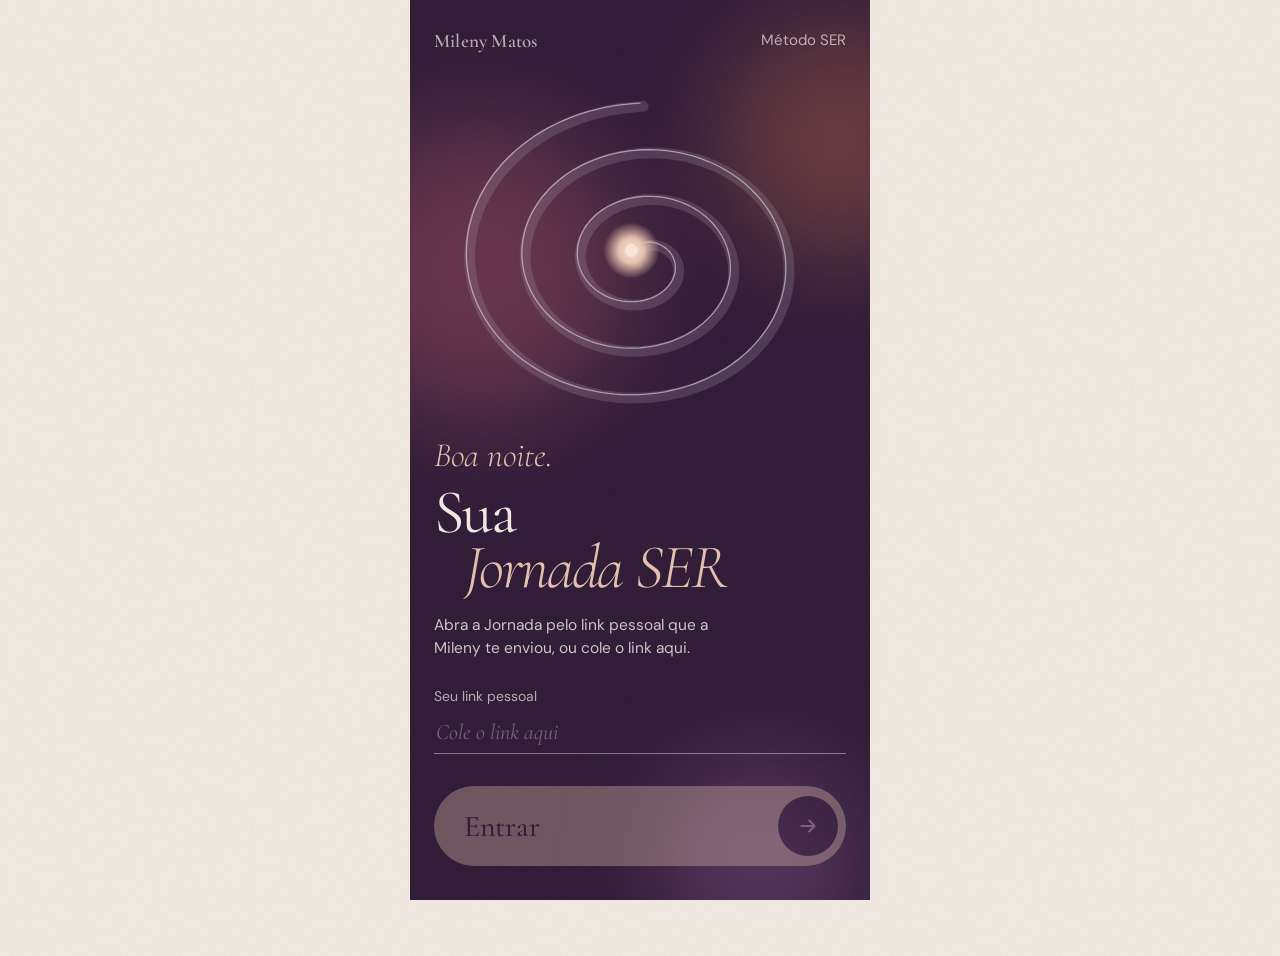
==== index.html @ dbb4938b "Jornada SER v4: app da cliente, termo 2026-11-v1, tela da Mileny" ====
<!doctype html>
<html lang="pt-BR">
<head>
<meta charset="utf-8">
<meta name="viewport" content="width=device-width, initial-scale=1, viewport-fit=cover">
<meta name="robots" content="noindex">
<title>Jornada SER · Mileny Matos</title>
<meta name="description" content="Ferramentas do Método SER para o seu dia, em menos de dois minutos.">
<meta name="theme-color" content="#2F1B36">
<link rel="preconnect" href="https://fonts.googleapis.com"><link rel="preconnect" href="https://fonts.gstatic.com" crossorigin>
<link href="https://fonts.googleapis.com/css2?family=Cormorant+Garamond:ital,wght@0,300;0,400;0,500;0,600;0,700;1,300;1,400;1,500&family=DM+Sans:opsz,wght@9..40,400;9..40,500;9..40,600&display=swap" rel="stylesheet">
<link rel="stylesheet" href="assets/base.css">
<style>
body{padding-top:0}
.hero{margin:0 calc(-1*var(--m));padding:max(18px,env(safe-area-inset-top)) var(--m) 34px;background:var(--violeta);color:var(--creme);
  border-radius:0 0 44px 44px;position:relative;overflow:hidden;isolation:isolate}
.hero .brilho{position:absolute;border-radius:50%;filter:blur(50px);z-index:-1;animation:deriva 18s ease-in-out infinite alternate}
.hero .b1{width:300px;height:300px;background:#7A3E52;left:-80px;top:120px;opacity:.7}
.hero .b2{width:240px;height:240px;background:var(--cobre);right:-90px;top:20px;opacity:.45;animation-delay:-6s}
.hero .b3{width:200px;height:200px;background:#5E3C66;right:10px;bottom:-60px;opacity:.8;animation-delay:-11s}
.hero .topo{color:var(--creme)}
.hero .topo span{opacity:.7}
.espiral{margin:6px -10px -6px;aspect-ratio:1/0.86;transition:opacity .6s}
.espiral svg{width:100%;height:100%;overflow:visible}
.saud{font-family:var(--serif);font-style:italic;font-size:22px;opacity:.8}
h1{font-family:var(--serif);font-weight:400;font-size:78px;line-height:.86;letter-spacing:-.035em;margin-top:4px}
h1 span{display:block;font-style:italic;font-weight:300;color:var(--pessego);padding-left:.62em}
.lema{font-size:15.5px;line-height:1.5;margin-top:18px;max-width:28ch;opacity:.82}
.passos{display:flex;align-items:baseline;gap:10px;margin-top:22px;font-size:14px;opacity:.85}
.passos b{font-family:var(--serif);font-size:34px;font-weight:500;color:var(--pessego);line-height:1}
/* ferramentas: cada cartão é uma prévia viva do seu mundo */
.ferr{display:grid;grid-template-columns:1fr 1fr;gap:12px;margin-top:26px}
.card{position:relative;display:flex;flex-direction:column;justify-content:flex-end;text-decoration:none;border-radius:30px;padding:18px;overflow:hidden;isolation:isolate;
  min-height:300px;transition:transform .5s var(--mola)}
.card:active{transform:scale(.97)}
.card h2{font-family:var(--serif);font-weight:500;font-size:27px;line-height:.95;letter-spacing:-.02em}
.card p{font-size:14px;line-height:1.35;margin-top:8px;opacity:.82}
.card .arte{position:absolute;left:0;right:0;top:0;bottom:96px;z-index:-1}
.card .arte svg{display:block}
.c-sos .aura{bottom:auto}
.c-termo{background:#F0D9B8;color:#3A2208}
.c-termo .halo{position:absolute;width:200px;height:200px;border-radius:50%;left:50%;top:55%;transform:translate(-50%,-50%);background:var(--cor,#E9A55B);filter:blur(42px);opacity:.75;animation:pulsa 5s ease-in-out infinite}
@keyframes pulsa{50%{opacity:.45;transform:translate(-50%,-50%) scale(.85)}}
.c-diario{background:var(--creme2);color:var(--ameixa)}
.c-sos{grid-column:1/3;min-height:168px;background:var(--noite);color:var(--creme);flex-direction:row;align-items:flex-end;justify-content:space-between}
.c-sos .aura{position:absolute;right:-30px;top:50%;width:220px;height:220px;transform:translateY(-50%)}
.c-sos .aura i{position:absolute;inset:0;border-radius:50%;filter:blur(18px);animation:respira 14s ease-in-out infinite}
.c-sos .aura i:nth-child(1){background:#5E3C66;opacity:.9}
.c-sos .aura i:nth-child(2){inset:30px;background:var(--cobre);opacity:.6;animation-delay:-.6s}
.c-sos .aura i:nth-child(3){inset:62px;background:var(--pessego);opacity:.9;filter:blur(8px);animation-delay:-1.2s}
@keyframes respira{0%,100%{transform:scale(.72)}28.5%,57%{transform:scale(1)}}
.c-sos .seta{width:48px;height:48px;border-radius:50%;background:var(--pessego);color:var(--noite);display:grid;place-items:center;flex:none;position:relative;z-index:1}
footer{margin-top:40px;display:flex;justify-content:space-between;align-items:flex-end;gap:16px}
footer b{font-family:var(--serif);font-weight:500;font-size:34px;line-height:.9;letter-spacing:-.02em}
footer a{font-size:14px;color:var(--sec);padding:10px 0}

/* abertura: a tela inteira é o céu ameixa; o hub só aparece depois de Iniciar */
.hero{display:flex;flex-direction:column}
body.abre .hero{min-height:100dvh;border-radius:0}
body.abre .ferr, body.abre footer{display:none}
.abertura{display:flex;flex-direction:column;flex:1}
.abertura .espiral{margin-top:10px}
.sg{font-family:var(--serif);font-style:italic;font-weight:300;font-size:34px;line-height:1;color:var(--pessego)}
.nomeG{font-family:var(--serif);font-weight:400;font-size:88px;line-height:.86;letter-spacing:-.04em;margin-top:6px;overflow-wrap:anywhere}
.abertura .lema{margin-top:18px}
.iniciar{all:unset;cursor:pointer;margin-top:auto;display:flex;align-items:center;justify-content:space-between;background:var(--pessego);color:var(--violeta);
  border-radius:999px;padding:8px 8px 8px 30px;font-family:var(--serif);font-size:30px;font-weight:500;letter-spacing:-.01em;min-height:64px;
  transition:transform .4s var(--mola);-webkit-tap-highlight-color:transparent}
.iniciar:active{transform:scale(.97)}
.iniciar:focus-visible{outline:2px solid var(--pessego);outline-offset:5px}
.iniciar i{width:60px;height:60px;border-radius:50%;background:var(--violeta);color:var(--pessego);display:grid;place-items:center;transition:transform .5s var(--mola)}
.iniciar:hover i{transform:translateX(4px)}
.trocar{all:unset;cursor:pointer;align-self:center;font-size:14px;opacity:.6;padding:14px 10px 0}
.primeiro{display:flex;flex-direction:column;flex:1}
.primeiro h1{font-size:62px;line-height:.9;margin-top:12px}
.primeiro h1 span{padding-left:0;display:inline;font-style:italic}
.primeiro input{margin-top:28px;font:inherit;font-family:var(--serif);font-size:34px;color:var(--creme);background:transparent;border:0;border-bottom:1.5px solid rgba(244,238,229,.45);border-radius:0;padding:8px 2px}
.primeiro input:focus{outline:none;border-bottom-color:var(--pessego)}
.primeiro input::placeholder{color:rgba(244,238,229,.35);font-style:italic}
.primeiro .iniciar[disabled]{opacity:.35;pointer-events:none}
.cab .sgp{font-family:var(--serif);font-style:italic;font-size:22px;opacity:.85}
[hidden]{display:none!important}
/* hub: a espiral recolhe para o canto e o título sobe, para os três cartões caberem na tela */
body:not(.abre) .hero{padding-bottom:28px}
body:not(.abre) .espiral{position:absolute;right:-34px;top:54px;width:230px;margin:0;opacity:.95}
body:not(.abre) .cab{margin-top:86px}
body:not(.abre) .cab h1{font-size:64px}
body:not(.abre) .cab .lema{display:none}
body:not(.abre) .passos{margin-top:16px}
body:not(.abre) .ferr{margin-top:18px}
body:not(.abre) .card{min-height:236px}
body:not(.abre) .c-sos{min-height:150px}

.vis{display:block;font-size:14px;opacity:.7;margin-top:26px}
.primeiro input{margin-top:6px;font-size:22px}
.primeiro h1 span{display:block;padding-left:.5em}
.sinc{display:flex;align-items:center;gap:8px;font-size:13px;opacity:.78;margin-top:10px}
.sinc i{width:8px;height:8px;border-radius:50%;background:#8FC1B5;box-shadow:0 0 10px #8FC1B5;flex:none}
.sinc[data-estado="fila"] i{background:var(--pessego);box-shadow:0 0 10px var(--pessego)}
.sinc[data-estado="enviando"] i{background:var(--pessego);animation:pisca 1s ease-in-out infinite}
@keyframes pisca{50%{opacity:.3}}
footer .links{display:flex;flex-direction:column;align-items:flex-end}
/* termo de consentimento */
body.termo-on .hero,body.termo-on .ferr,body.termo-on footer{display:none!important}
body.termo-on{padding-top:0}
.termo .t-topo{margin:0 calc(-1*var(--m));padding:max(18px,env(safe-area-inset-top)) var(--m) 34px;background:var(--violeta);color:var(--creme);border-radius:0 0 40px 40px;position:relative;overflow:hidden;isolation:isolate}
.termo .t-topo .topo{color:var(--creme)} .termo .t-topo .topo span:last-child{opacity:.7}
.t-rasc{display:none;margin-top:26px;background:var(--pessego);color:var(--violeta);font-weight:600;font-size:13px;border-radius:999px;padding:6px 12px}
.termo h1{font-family:var(--serif);font-weight:400;font-size:52px;line-height:.92;letter-spacing:-.03em;margin-top:40px}
.t-sub{font-family:var(--serif);font-style:italic;font-size:22px;color:var(--pessego);margin-top:10px}
.t-texto{padding:26px 2px 8px;font-size:15.5px;line-height:1.6}
.t-texto h3{font-family:var(--serif);font-weight:500;font-size:24px;line-height:1.1;margin:24px 0 6px;color:var(--ameixa)}
.t-texto p{margin-top:8px}
.t-acao{position:sticky;bottom:0;margin:0 calc(-1*var(--m));padding:18px var(--m) calc(18px + env(safe-area-inset-bottom));background:rgba(244,238,229,.94);backdrop-filter:blur(12px);-webkit-backdrop-filter:blur(12px);border-radius:28px 28px 0 0;box-shadow:0 -10px 30px rgba(60,32,63,.08)}
.t-check{display:grid;grid-template-columns:28px 1fr;gap:10px;font-size:14.5px;line-height:1.45;cursor:pointer}
.t-check input{width:22px;height:22px;accent-color:var(--cobre);margin-top:1px}
.t-acao .btn{margin-top:14px}
.t-nao{all:unset;cursor:pointer;margin-left:14px;font-size:15px;color:var(--sec);padding:12px 4px}
.t-erro{font-size:14px;color:var(--cobre);margin-top:8px;line-height:1.4}
</style>
</head>
<body class="abre">
<div class="hero">
  <i class="brilho b1"></i><i class="brilho b2"></i><i class="brilho b3"></i>
  <header class="topo"><span class="assin">Mileny Matos</span><span>Método SER</span></header>
  <div class="espiral" aria-hidden="true">
    <svg viewBox="0 0 400 344">
      <defs>
        <filter id="g" x="-50%" y="-50%" width="200%" height="200%"><feGaussianBlur stdDeviation="4" result="b"/><feMerge><feMergeNode in="b"/><feMergeNode in="SourceGraphic"/></feMerge></filter>
        <radialGradient id="dot"><stop offset="0" stop-color="#FFE9DB"/><stop offset=".45" stop-color="#E8C4B0"/><stop offset="1" stop-color="#E8C4B0" stop-opacity="0"/></radialGradient>
      </defs>
      <path id="eco" fill="none" stroke="#B8A7BC" stroke-opacity=".22" stroke-width="10" stroke-linecap="round"/>
      <path id="esp" fill="none" stroke="#F4EEE5" stroke-opacity=".55" stroke-width="1.2" stroke-linecap="round"/>
      <g id="marcos"></g>
      <path id="feito" fill="none" stroke="#C27A5F" stroke-width="3.4" stroke-linecap="round" filter="url(#g)"/>
      <circle id="aura" r="26" fill="url(#dot)"/>
      <circle id="ponto" r="6" fill="#FFE9DB"/>
    </svg>
  </div>
  <div class="abertura" id="ab" hidden>
    <p class="sg" id="sg">Boa noite,</p>
    <p class="nomeG" id="nomeG"></p>
    <p class="lema">Não é uma linha reta. É um espiral.</p>
    <button class="iniciar" id="iniciar">Iniciar <i><svg width="20" height="20" viewBox="0 0 18 18" aria-hidden="true"><path d="M3 9h11M10 4l5 5-5 5" fill="none" stroke="currentColor" stroke-width="1.8" stroke-linecap="round" stroke-linejoin="round"/></svg></i></button>
    <button class="trocar" id="trocar"></button>
  </div>
  <form class="primeiro" id="pa" hidden autocomplete="off">
    <p class="sg" id="sg2">Boa noite.</p>
    <h1>Sua <span>Jornada SER</span></h1>
    <p class="lema" id="paMsg"></p>
    <label class="vis" for="paLink">Seu link pessoal</label>
    <input id="paLink" type="url" inputmode="url" placeholder="Cole o link aqui" autocomplete="off" spellcheck="false" autocapitalize="off">
    <button class="iniciar" id="paBtn" type="submit" style="margin-top:auto" disabled>Entrar <i><svg width="20" height="20" viewBox="0 0 18 18" aria-hidden="true"><path d="M3 9h11M10 4l5 5-5 5" fill="none" stroke="currentColor" stroke-width="1.8" stroke-linecap="round" stroke-linejoin="round"/></svg></i></button>
  </form>
  <div class="cab" id="cab" hidden>
    <p class="sgp" id="sgp"></p>
    <h1>Jornada <span>SER</span></h1>
    <p class="lema">Não é uma linha reta. É um espiral.</p>
    <p class="passos"><b id="nPassos">0</b><span id="tPassos">passos na sua espiral</span></p>
    <p class="sinc" id="sinc" data-estado="ok" aria-live="polite"><i></i><span>Tudo guardado com a Mileny</span></p>
  </div>
</div>

<section class="termo" id="termo" hidden aria-labelledby="tNome">
  <div class="t-topo"><i class="brilho b1"></i><i class="brilho b2"></i>
    <header class="topo"><span class="assin">Mileny Matos</span><span>Método SER</span></header>
    <h1 id="tNome">Antes de começar</h1>
    <p class="t-sub" id="tTit">Seus registros, com cuidado</p>
  </div>
  <div class="t-texto" id="tTexto"></div>
  <div class="t-acao">
    <label class="t-check"><input type="checkbox" id="tOk"><span id="tAceite"></span></label>
    <button class="btn" id="tBtn" disabled>Aceitar e começar <svg width="16" height="16" viewBox="0 0 16 16" aria-hidden="true"><path d="M2 8h11M9 3.5 13.5 8 9 12.5" fill="none" stroke="currentColor" stroke-width="1.7" stroke-linecap="round" stroke-linejoin="round"/></svg></button>
    <button class="t-nao" id="tNao" type="button">Agora não</button>
    <p class="t-erro" id="tErro" aria-live="polite"></p>
  </div>
</section>

<nav class="ferr" aria-label="Ferramentas">
  <a class="card c-termo" href="termometro.html" id="cTermo" style="animation-delay:.15s">
    <div class="arte" aria-hidden="true"><div class="halo"></div>
      <svg viewBox="0 0 160 210" width="100%" height="100%" preserveAspectRatio="xMidYMid meet">
        <defs><linearGradient id="vidro" x1="0" x2="1"><stop offset="0" stop-color="#fff" stop-opacity=".55"/><stop offset=".5" stop-color="#fff" stop-opacity=".15"/><stop offset="1" stop-color="#fff" stop-opacity=".4"/></linearGradient>
        <linearGradient id="mercHome" x1="0" y1="1" x2="0" y2="0"><stop offset="0" stop-color="#7A2410"/><stop offset="1" id="mhTopo" stop-color="#D9542F"/></linearGradient></defs>
        <rect x="66" y="26" width="28" height="140" rx="14" fill="url(#vidro)"/>
        <rect id="mh" x="73" y="96" width="14" height="80" rx="7" fill="url(#mercHome)"/>
        <circle cx="80" cy="180" r="20" fill="url(#mercHome)"/>
        <circle cx="74" cy="174" r="5" fill="#fff" opacity=".45"/>
        <rect x="70" y="34" width="4" height="120" rx="2" fill="#fff" opacity=".55"/>
      </svg></div>
    <h2>Termômetro</h2><p id="st-termo">Como está sua energia hoje</p>
  </a>
  <a class="card c-diario" href="diario.html" style="animation-delay:.25s">
    <div class="arte" aria-hidden="true">
      <svg viewBox="0 0 160 210" width="100%" height="100%" preserveAspectRatio="xMidYMid meet">
        <path d="M30 20 C 120 40, 20 80, 100 104 S 40 160, 120 180" fill="none" stroke="#3C203F" stroke-width="1.4" stroke-dasharray="3 5" opacity=".5"/>
        <g fill="#3C203F" opacity=".85"><circle cx="34" cy="21" r="6"/><circle cx="70" cy="62" r="6"/><circle cx="100" cy="104" r="6"/></g>
        <circle cx="117" cy="179" r="11" fill="#A75E48"/><circle cx="117" cy="179" r="20" fill="none" stroke="#A75E48" stroke-opacity=".35" stroke-width="1.5"><animate attributeName="r" values="12;24;12" dur="4s" repeatCount="indefinite"/><animate attributeName="stroke-opacity" values=".5;0;.5" dur="4s" repeatCount="indefinite"/></circle>
      </svg></div>
    <h2>Diário de Fugas</h2><p id="st-diario">Com suas palavras</p>
  </a>
  <a class="card c-sos" href="sos.html" style="animation-delay:.35s">
    <div class="aura" aria-hidden="true"><i></i><i></i><i></i></div>
    <div style="position:relative;z-index:1"><h2>Mapa da<br>Virada</h2><p>Para os dias difíceis</p></div>
    <span class="seta" aria-hidden="true"><svg width="18" height="18" viewBox="0 0 18 18"><path d="M3 9h11M10 4l5 5-5 5" fill="none" stroke="currentColor" stroke-width="1.8" stroke-linecap="round" stroke-linejoin="round"/></svg></span>
  </a>
</nav>

<footer><b>Mileny<br>Matos</b><span class="links"><a href="privacidade.html">Privacidade</a><a href="https://instagram.com/mileny.matos">@mileny.matos</a></span></footer>

<script src="assets/config.js"></script>
<script src="assets/termo.js"></script>
<script src="assets/jornada.js"></script>
<script>
const h=new Date().getHours();
// espiral: cada registro é um passo; os marcos ficam acesos
const cx=200,cy=176,voltas=3.25,N=520,a=6,b=8.2,pts=[];
for(let i=0;i<=N;i++){const t=i/N*voltas*2*Math.PI,r=a+b*t; pts.push([cx+r*Math.cos(t+Math.PI),cy+r*Math.sin(t+Math.PI)*.84]);}
const d=(k,o=0)=>pts.slice(0,k+1).map((p,i)=>(i?'L':'M')+(p[0]+o).toFixed(1)+' '+(p[1]+o).toFixed(1)).join('');
document.getElementById('esp').setAttribute('d',d(N)); document.getElementById('eco').setAttribute('d',d(N,3));
function render(){
const termo=JS.read('termo'),diario=JS.read('diario'),sos=JS.read('sos'); const total=termo.length+diario.length+sos.length;
document.getElementById('nPassos').textContent=total; document.getElementById('tPassos').textContent=total===1?'passo na sua espiral':'passos na sua espiral';
const k=Math.min(N,24+total*22); const feito=document.getElementById('feito'); feito.setAttribute('d',d(k));
const m=document.getElementById('marcos');
m.innerHTML=''; for(let i=1;i<=total&&24+i*22<=N;i++){const p=pts[24+i*22]; m.insertAdjacentHTML('beforeend',`<circle cx="${p[0]}" cy="${p[1]}" r="2.6" fill="#E8C4B0" opacity=".8"/>`);}
['ponto','aura'].forEach(id=>{const c=document.getElementById(id); c.setAttribute('cx',pts[k][0]); c.setAttribute('cy',pts[k][1]);});
if(!JS.reduced&&!render.feito){render.feito=1; const esp=document.getElementById('esp'),L=esp.getTotalLength();
  esp.animate([{strokeDasharray:L,strokeDashoffset:L},{strokeDasharray:L,strokeDashoffset:0}],{duration:2800,easing:'cubic-bezier(.3,.6,.2,1)'});
  const Lf=feito.getTotalLength(); feito.animate([{strokeDasharray:Lf,strokeDashoffset:Lf},{strokeDasharray:Lf,strokeDashoffset:0}],{duration:1600,delay:900,easing:'ease-out',fill:'backwards'});
  document.getElementById('aura').animate([{opacity:.5},{opacity:1},{opacity:.5}],{duration:3200,iterations:Infinity});}
// cartões com o estado real
const NIV={1:['Vitalidade','#8FC1B5','#2E6E73',.25],2:['Fluxo','#D8C98E','#7C7440',.48],3:['Alerta','#F0A848','#A65A14',.7],4:['Esgotamento','#E0532C','#7A2410',.92]};
const hoje=termo.filter(e=>e.dia===JS.dayKey()).pop(); const ct=document.getElementById('cTermo');
let fr=.55; if(hoje){const n=NIV[hoje.nivel]; document.getElementById('st-termo').textContent='Hoje: '+n[0]; ct.style.setProperty('--cor',n[1]); document.getElementById('mhTopo').setAttribute('stop-color',n[1]); fr=n[3];}
else if(h>=18) document.getElementById('st-termo').textContent='Seu check-in da noite';
const mh=document.getElementById('mh'), alt=140*fr; mh.setAttribute('y',176-alt); mh.setAttribute('height',alt);
const sem=JS.thisWeek(diario).length; if(sem) document.getElementById('st-diario').textContent=sem+(sem>1?' anotações':' anotação')+' nesta semana';
}

// ——— entrada pelo link pessoal, consentimento, abertura e hub ———
const $=id=>document.getElementById(id), sd=JS.saudacao();
const telas=['ab','pa','cab']; const so=id=>telas.forEach(t=>$(t).hidden=t!==id);
function abertura(){const p=JS.perfil(); document.body.classList.add('abre'); document.body.classList.remove('termo-on'); $('termo').hidden=true; so('ab'); render(); $('trocar').disabled=false;
  $('sg').textContent=sd+','; $('nomeG').textContent=primeiro(p.nome); $('trocar').textContent=`Não é ${primeiro(p.nome)}?`; $('iniciar').hidden=false;
  if(!JS.reduced){[...$('ab').children].forEach((el,i)=>el.animate([{opacity:0,transform:'translateY(24px)',filter:'blur(6px)'},{opacity:1,transform:'none',filter:'blur(0)'}],{duration:1100,delay:300+i*140,easing:'cubic-bezier(.2,.7,.2,1)',fill:'backwards'}));}}
const primeiro=n=>String(n||'').split(' ')[0];
function entrada(msg){try{render();}catch(e){} document.body.classList.add('abre'); $('termo').hidden=true; document.body.classList.remove('termo-on'); so('pa'); $('sg2').textContent=sd+'.'; $('paMsg').textContent=msg||'Abra a Jornada pelo link pessoal que a Mileny te enviou, ou cole o link aqui.';}
function aviso(titulo,texto){document.body.classList.add('abre'); so('ab'); $('sg').textContent=titulo; $('nomeG').textContent=''; $('iniciar').hidden=true; $('trocar').textContent=texto; $('trocar').disabled=true;}
function hub(animar){const hero=document.querySelector('.hero'), esp=document.querySelector('.espiral'); const h1=hero.offsetHeight, r1=esp.getBoundingClientRect();
  so('cab'); document.body.classList.remove('abre'); render(); sinc(JS.status());
  const p=JS.perfil(); $('sgp').textContent=`${sd}, ${primeiro(p.nome)}`;
  if(!animar||JS.reduced) return; const h2=hero.offsetHeight, r2=esp.getBoundingClientRect();
  esp.animate([{transformOrigin:'0 0',transform:`translate(${r1.left-r2.left}px,${r1.top-r2.top}px) scale(${r1.width/r2.width})`},{transformOrigin:'0 0',transform:'none'}],{duration:1100,easing:'cubic-bezier(.7,0,.2,1)'});
  hero.animate([{height:h1+'px',borderRadius:'0 0 0 0'},{height:h2+'px',borderRadius:'0 0 44px 44px'}],{duration:1000,easing:'cubic-bezier(.7,0,.2,1)'});
  [...$('cab').children].forEach((el,i)=>el.animate([{opacity:0,transform:'translateY(18px)'},{opacity:1,transform:'none'}],{duration:800,delay:450+i*90,easing:'cubic-bezier(.2,.7,.2,1)',fill:'backwards'}));
  document.querySelectorAll('.card').forEach((c,i)=>c.animate([{opacity:0,transform:'translateY(60px) scale(.96)'},{opacity:1,transform:'none'}],{duration:1000,delay:650+i*120,easing:'cubic-bezier(.2,.8,.2,1)',fill:'backwards'}));}
// termo de consentimento (1º acesso ou versão nova)
function termo(){const p=JS.perfil(); document.body.classList.add('termo-on'); $('termo').hidden=false; so(null);
  $('tNome').textContent=`Antes de começar, ${primeiro(p.nome)}`; $('tTexto').innerHTML=TERMO.html; $('tAceite').textContent=TERMO.aceite;
  $('tOk').checked=false; $('tBtn').disabled=true; window.scrollTo(0,0);}
$('tOk').onchange=()=>{$('tBtn').disabled=!$('tOk').checked;};
$('tBtn').onclick=()=>{const b=$('tBtn'); b.disabled=true; b.firstChild.textContent='Guardando… '; $('tErro').textContent='';
  JS.consentir(TERMO.versao).then(()=>JS.restaurar().catch(()=>0)).then(()=>{b.firstChild.textContent='Aceitar e começar '; abertura();})
   .catch(e=>{b.disabled=false; b.firstChild.textContent='Aceitar e começar '; $('tErro').textContent=e.rede?'Sem conexão. O aceite precisa de internet: tente de novo em instantes.':e.message;});};
$('tNao').onclick=()=>{$('tErro').textContent='Tudo bem. Sem o seu aceite, o app não guarda nada. Se mudar de ideia, é só voltar a este link, ou fale com a Mileny.';};
// estado da sincronização no hub
function sinc(s){const el=$('sinc'); if(!el) return; el.dataset.estado=s.pendentes?(s.enviando?'enviando':'fila'):'ok';
  el.querySelector('span').textContent=s.pendentes?(s.enviando?`Enviando ${s.pendentes} ${s.pendentes>1?'registros':'registro'}…`:`${s.pendentes} ${s.pendentes>1?'registros guardados':'registro guardado'} aqui, ${s.pendentes>1?'serão enviados':'será enviado'} quando a conexão voltar`):'Tudo guardado com a Mileny';}
document.addEventListener('jornada:sync',e=>sinc(e.detail)); addEventListener('offline',()=>sinc(JS.status()));
$('iniciar').onclick=()=>{history.replaceState(null,'',location.pathname+location.search+'#hub'); hub(true);};
$('trocar').onclick=()=>{JS.sair(); history.replaceState(null,'',location.pathname); location.reload();};
$('paLink').oninput=()=>{$('paBtn').disabled=!$('paLink').value.trim();};
$('pa').onsubmit=e=>{e.preventDefault(); const v=$('paLink').value.trim(); const m=v.match(/[?&]k=([^&#\s]+)/); entrarCom(m?decodeURIComponent(m[1]):v);};
function decidir(animado){const p=JS.perfil();
  if(!p||!p.chave) return entrada();
  if(p.status&&p.status!=='ativa') return aviso('Seu acesso está pausado.','Fale com a Mileny para retomar.');
  if(!JS.termoOk()) return termo();
  if(location.hash==='#hub') hub(false); else abertura();}
function entrarCom(chave){so('ab'); document.body.classList.add('abre'); $('sg').textContent='Abrindo sua Jornada…'; $('nomeG').textContent=''; $('iniciar').hidden=true; $('trocar').textContent='';
  JS.entrar(chave).then(()=>{history.replaceState(null,'',location.pathname+'?c='+encodeURIComponent(JS.perfil().id)); JS.amarraLinks();
    return JS.termoOk()?JS.restaurar().catch(()=>0):0;}).then(()=>decidir())
   .catch(e=>entrada(e.rede?'Sem conexão. O primeiro acesso precisa de internet; tente de novo em instantes.':'Este link não é válido ou foi trocado. Peça um novo à Mileny.'));}
// início: ?k= (link novo) tem prioridade; senão o perfil deste aparelho, atualizado em segundo plano
const kLink=new URLSearchParams(location.search).get('k');
if(kLink){history.replaceState(null,'',location.pathname); entrarCom(kLink);}
else{decidir(); if(JS.perfil()&&JS.perfil().chave) JS.atualizarPerfil().then(p=>{ if(p.status!=='ativa'||!JS.termoOk()) decidir(); }).catch(()=>{});}
</script>
</body>
</html>
---- assets/base.css ----
/* Jornada SER — família visual Mileny Matos */
:root{
  --creme:#F4EEE5; --creme2:#EDE4D8; --tom:#E4D7C9; --ameixa:#3C203F; --violeta:#2F1B36; --noite:#170E1A;
  --cobre:#A75E48; --cobre2:#C27A5F; --pessego:#E8C4B0; --lavanda:#B8A7BC; --sec:#6A5B68;
  --serif:"Cormorant Garamond",Georgia,serif; --sans:"DM Sans",system-ui,-apple-system,sans-serif;
  --m:24px; --mola:cubic-bezier(.34,1.4,.5,1); --suave:cubic-bezier(.2,.7,.2,1);
}
*{box-sizing:border-box;margin:0}
html{background:var(--creme)}
body{font-family:var(--sans);color:var(--ameixa);min-height:100dvh;max-width:460px;margin:0 auto;position:relative;
  padding:max(18px,env(safe-area-inset-top)) var(--m) calc(56px + env(safe-area-inset-bottom));
  -webkit-font-smoothing:antialiased;overflow-x:hidden}
/* grão: textura de papel fotográfico sobre tudo */
body::after{content:"";position:fixed;inset:-50%;pointer-events:none;z-index:60;opacity:var(--grao,.09);
  background-image:url("data:image/svg+xml,%3Csvg xmlns='http://www.w3.org/2000/svg' width='220' height='220'%3E%3Cfilter id='n'%3E%3CfeTurbulence type='fractalNoise' baseFrequency='.85' numOctaves='3' stitchTiles='stitch'/%3E%3CfeColorMatrix values='0 0 0 0 .2 0 0 0 0 .12 0 0 0 0 .2 0 0 0 .9 0'/%3E%3C/filter%3E%3Crect width='220' height='220' filter='url(%23n)'/%3E%3C/svg%3E");
  animation:grao 1.2s steps(4) infinite}
@keyframes grao{0%{transform:translate(0,0)}25%{transform:translate(-3%,2%)}50%{transform:translate(2%,-3%)}75%{transform:translate(-2%,-1%)}}
a{color:inherit}
:focus-visible{outline:2px solid var(--cobre);outline-offset:4px;border-radius:6px}
.topo{position:relative;z-index:5;display:flex;justify-content:space-between;align-items:center;font-size:15px;min-height:44px}
.topo a{text-decoration:none;padding:10px 0;font-weight:500;display:inline-flex;gap:8px;align-items:center}
.topo a svg{transition:transform .4s var(--suave)}
.topo a:hover svg{transform:translateX(-4px)}
.topo .assin{font-family:var(--serif);font-size:19px;font-weight:600;letter-spacing:.01em}
/* luz orgânica: manchas de luz desfocadas que derivam devagar */
.luz{position:fixed;inset:0;max-width:460px;margin:0 auto;pointer-events:none;z-index:0;overflow:hidden}
.luz i{position:absolute;border-radius:50%;filter:blur(60px);opacity:.75;animation:deriva 22s ease-in-out infinite alternate;transition:background-color 1.4s}
@keyframes deriva{0%{transform:translate(0,0) scale(1)}50%{transform:translate(30px,-24px) scale(1.12)}100%{transform:translate(-26px,20px) scale(.94)}}
main,section,header,nav,footer,form{position:relative;z-index:2}
.chip{all:unset;cursor:pointer;font-size:15.5px;line-height:1.25;padding:11px 16px;border-radius:999px;
  background:rgba(60,32,63,.07);color:var(--ameixa);transition:background-color .35s,color .35s,transform .35s var(--mola);-webkit-tap-highlight-color:transparent}
.chip:active{transform:scale(.94)}
.chip[aria-pressed="true"]{background:var(--ameixa);color:var(--creme)}
.chip:focus-visible{outline:2px solid var(--cobre);outline-offset:2px}
.campo{display:block;width:100%;font:inherit;font-size:16.5px;line-height:1.45;color:inherit;background:rgba(255,255,255,.45);
  border:0;border-radius:18px;padding:14px 16px;resize:none;transition:background-color .3s,box-shadow .3s}
.campo:focus{outline:none;background:rgba(255,255,255,.8);box-shadow:0 0 0 2px var(--cobre)}
.campo::placeholder{color:var(--sec);opacity:.85}
.btn{all:unset;cursor:pointer;display:inline-flex;align-items:center;gap:12px;background:var(--ameixa);color:var(--creme);font-weight:600;font-size:16.5px;
  border-radius:999px;padding:17px 28px;transition:transform .35s var(--mola),opacity .3s;-webkit-tap-highlight-color:transparent}
.btn:active{transform:scale(.96)}
.btn[disabled]{opacity:.32;pointer-events:none}
.btn svg{transition:transform .4s var(--suave)}
.btn:hover svg{transform:translateX(4px)}
.revela{animation:revela .9s var(--suave) both}
@keyframes revela{from{opacity:0;transform:translateY(22px)}}
@media (prefers-reduced-motion:reduce){*,*::after{animation:none!important;transition:none!important}}
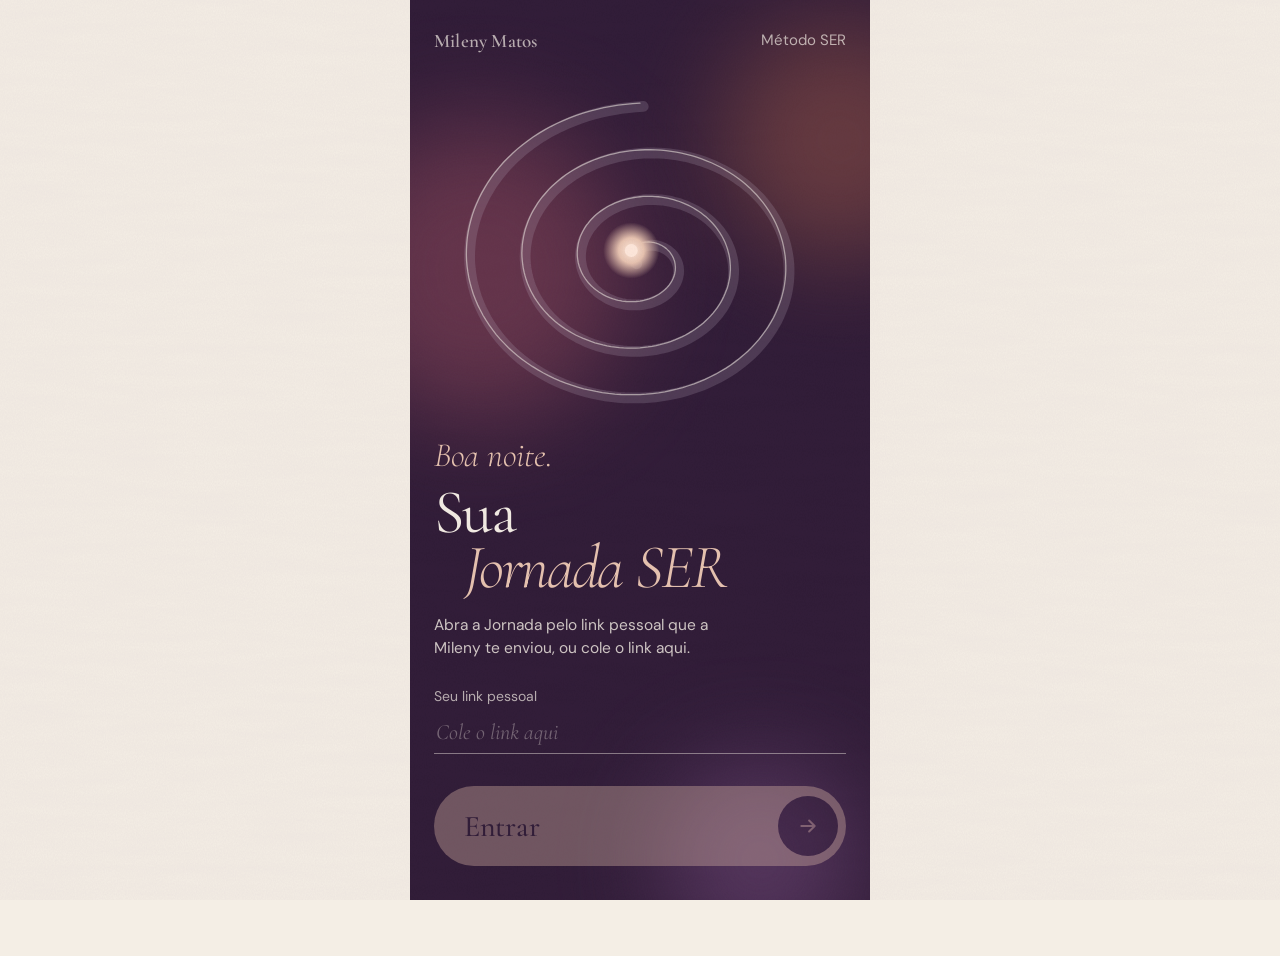
==== commit 9e10f2f9: "Animações: espiral que se abre, palavras que acendem, hub em sequência, fio de progresso e linha cob" ====
--- a/index.html
+++ b/index.html
@@ -10,6 +10,7 @@
 <link rel="preconnect" href="https://fonts.googleapis.com"><link rel="preconnect" href="https://fonts.gstatic.com" crossorigin>
 <link href="https://fonts.googleapis.com/css2?family=Cormorant+Garamond:ital,wght@0,300;0,400;0,500;0,600;0,700;1,300;1,400;1,500&family=DM+Sans:opsz,wght@9..40,400;9..40,500;9..40,600&display=swap" rel="stylesheet">
 <link rel="stylesheet" href="assets/base.css">
+<link rel="stylesheet" href="assets/motion.css">
 <style>
 body{padding-top:0}
 .hero{margin:0 calc(-1*var(--m));padding:max(18px,env(safe-area-inset-top)) var(--m) 34px;background:var(--violeta);color:var(--creme);
@@ -117,6 +118,12 @@
 .t-acao .btn{margin-top:14px}
 .t-nao{all:unset;cursor:pointer;margin-left:14px;font-size:15px;color:var(--sec);padding:12px 4px}
 .t-erro{font-size:14px;color:var(--cobre);margin-top:8px;line-height:1.4}
+
+.c-pacto{grid-column:1/3;min-height:160px!important;background:#FBF8F2;flex-direction:row;align-items:flex-end;justify-content:space-between;overflow:hidden}
+.c-pacto .selo-h{position:absolute;right:-14px;top:50%;width:150px;height:150px;transform:translateY(-50%) rotate(-10deg);transition:transform .8s var(--mola)}
+.c-pacto:hover .selo-h{transform:translateY(-50%) rotate(-2deg) scale(1.04)}
+.c-pacto .selo-h svg{width:100%;height:100%;filter:drop-shadow(0 10px 14px rgba(60,32,63,.25))}
+.c-pacto.feito p{color:var(--cobre)}
 </style>
 </head>
 <body class="abre">
@@ -204,13 +211,19 @@
     <div style="position:relative;z-index:1"><h2>Mapa da<br>Virada</h2><p>Para os dias difíceis</p></div>
     <span class="seta" aria-hidden="true"><svg width="18" height="18" viewBox="0 0 18 18"><path d="M3 9h11M10 4l5 5-5 5" fill="none" stroke="currentColor" stroke-width="1.8" stroke-linecap="round" stroke-linejoin="round"/></svg></span>
   </a>
+  <a class="card c-pacto" href="pacto.html" style="animation-delay:.45s">
+    <div style="position:relative;z-index:1"><h2>Pacto de<br>Mudança</h2><p id="st-pacto">Seu compromisso com você</p></div>
+    <div class="selo-h" id="seloH" aria-hidden="true"></div>
+  </a>
 </nav>
 
 <footer><b>Mileny<br>Matos</b><span class="links"><a href="privacidade.html">Privacidade</a><a href="https://instagram.com/mileny.matos">@mileny.matos</a></span></footer>
 
 <script src="assets/config.js"></script>
 <script src="assets/termo.js"></script>
+<script src="assets/pacto.js"></script>
 <script src="assets/jornada.js"></script>
+<script src="assets/motion.js"></script>
 <script>
 const h=new Date().getHours();
 // espiral: cada registro é um passo; os marcos ficam acesos
@@ -219,7 +232,8 @@
 const d=(k,o=0)=>pts.slice(0,k+1).map((p,i)=>(i?'L':'M')+(p[0]+o).toFixed(1)+' '+(p[1]+o).toFixed(1)).join('');
 document.getElementById('esp').setAttribute('d',d(N)); document.getElementById('eco').setAttribute('d',d(N,3));
 function render(){
-const termo=JS.read('termo'),diario=JS.read('diario'),sos=JS.read('sos'); const total=termo.length+diario.length+sos.length;
+const termo=JS.read('termo'),diario=JS.read('diario'),sos=JS.read('sos'),pacto=JS.read('pacto'); const total=termo.length+diario.length+sos.length+pacto.length;
+const pu=pacto.sort((a,b)=>a.t-b.t).pop(), cp=document.querySelector('.c-pacto'); cp.classList.toggle('feito',!!pu); document.getElementById('st-pacto').textContent=pu?'Selado em '+new Date(pu.t).toLocaleDateString('pt-BR',{day:'numeric',month:'short'}).replace('.',''):'Seu compromisso com você';
 document.getElementById('nPassos').textContent=total; document.getElementById('tPassos').textContent=total===1?'passo na sua espiral':'passos na sua espiral';
 const k=Math.min(N,24+total*22); const feito=document.getElementById('feito'); feito.setAttribute('d',d(k));
 const m=document.getElementById('marcos');
@@ -238,19 +252,29 @@
 const sem=JS.thisWeek(diario).length; if(sem) document.getElementById('st-diario').textContent=sem+(sem>1?' anotações':' anotação')+' nesta semana';
 }
 
+document.getElementById('seloH').innerHTML=seloSVG(150);
 // ——— entrada pelo link pessoal, consentimento, abertura e hub ———
 const $=id=>document.getElementById(id), sd=JS.saudacao();
 const telas=['ab','pa','cab']; const so=id=>telas.forEach(t=>$(t).hidden=t!==id);
 function abertura(){const p=JS.perfil(); document.body.classList.add('abre'); document.body.classList.remove('termo-on'); $('termo').hidden=true; so('ab'); render(); $('trocar').disabled=false;
   $('sg').textContent=sd+','; $('nomeG').textContent=primeiro(p.nome); $('trocar').textContent=`Não é ${primeiro(p.nome)}?`; $('iniciar').hidden=false;
-  if(!JS.reduced){[...$('ab').children].forEach((el,i)=>el.animate([{opacity:0,transform:'translateY(24px)',filter:'blur(6px)'},{opacity:1,transform:'none',filter:'blur(0)'}],{duration:1100,delay:300+i*140,easing:'cubic-bezier(.2,.7,.2,1)',fill:'backwards'}));}}
+  // saudação acende palavra por palavra, com desfoque suave; o botão chega depois
+  let w=JM.acende($('sg'),350); w=JM.acende($('nomeG'),500,w); JM.acende(document.querySelector('#ab .lema'),900,w);
+  if(!JS.reduced){[$('iniciar'),$('trocar')].forEach((el,i)=>el.animate([{opacity:0,transform:'translateY(18px)'},{opacity:1,transform:'none'}],{duration:1100,delay:1500+w*60+i*160,easing:'cubic-bezier(.22,1,.36,1)',fill:'backwards'}));}}
 const primeiro=n=>String(n||'').split(' ')[0];
 function entrada(msg){try{render();}catch(e){} document.body.classList.add('abre'); $('termo').hidden=true; document.body.classList.remove('termo-on'); so('pa'); $('sg2').textContent=sd+'.'; $('paMsg').textContent=msg||'Abra a Jornada pelo link pessoal que a Mileny te enviou, ou cole o link aqui.';}
 function aviso(titulo,texto){document.body.classList.add('abre'); so('ab'); $('sg').textContent=titulo; $('nomeG').textContent=''; $('iniciar').hidden=true; $('trocar').textContent=texto; $('trocar').disabled=true;}
 function hub(animar){const hero=document.querySelector('.hero'), esp=document.querySelector('.espiral'); const h1=hero.offsetHeight, r1=esp.getBoundingClientRect();
   so('cab'); document.body.classList.remove('abre'); render(); sinc(JS.status());
   const p=JS.perfil(); $('sgp').textContent=`${sd}, ${primeiro(p.nome)}`;
-  if(!animar||JS.reduced) return; const h2=hero.offsetHeight, r2=esp.getBoundingClientRect();
+  JM.conta($('nPassos'),+$('nPassos').textContent,animar?1600:900);
+  if(JS.reduced) return;
+  if(!animar){JM.sequencia(document.querySelectorAll('.card'),{atraso:120,passo:80,dist:22,dur:800}); return;}
+  if(animar==='espiral'){const esp2=document.querySelector('.espiral');
+    esp2.animate([{opacity:0,transform:'rotate(-40deg) scale(.8)'},{opacity:.95,transform:'none'}],{duration:1100,delay:420,easing:'cubic-bezier(.22,1,.36,1)',fill:'backwards'});
+    [...$('cab').children].forEach((el,i)=>el.animate([{opacity:0,transform:'translateY(14px)'},{opacity:1,transform:'none'}],{duration:900,delay:300+i*80,easing:'cubic-bezier(.22,1,.36,1)',fill:'backwards'}));
+    JM.sequencia(document.querySelectorAll('.card'),{atraso:700,passo:100,dist:30,dur:950}); return;}
+  const h2=hero.offsetHeight, r2=esp.getBoundingClientRect();
   esp.animate([{transformOrigin:'0 0',transform:`translate(${r1.left-r2.left}px,${r1.top-r2.top}px) scale(${r1.width/r2.width})`},{transformOrigin:'0 0',transform:'none'}],{duration:1100,easing:'cubic-bezier(.7,0,.2,1)'});
   hero.animate([{height:h1+'px',borderRadius:'0 0 0 0'},{height:h2+'px',borderRadius:'0 0 44px 44px'}],{duration:1000,easing:'cubic-bezier(.7,0,.2,1)'});
   [...$('cab').children].forEach((el,i)=>el.animate([{opacity:0,transform:'translateY(18px)'},{opacity:1,transform:'none'}],{duration:800,delay:450+i*90,easing:'cubic-bezier(.2,.7,.2,1)',fill:'backwards'}));
@@ -268,7 +292,14 @@
 function sinc(s){const el=$('sinc'); if(!el) return; el.dataset.estado=s.pendentes?(s.enviando?'enviando':'fila'):'ok';
   el.querySelector('span').textContent=s.pendentes?(s.enviando?`Enviando ${s.pendentes} ${s.pendentes>1?'registros':'registro'}…`:`${s.pendentes} ${s.pendentes>1?'registros guardados':'registro guardado'} aqui, ${s.pendentes>1?'serão enviados':'será enviado'} quando a conexão voltar`):'Tudo guardado com a Mileny';}
 document.addEventListener('jornada:sync',e=>sinc(e.detail)); addEventListener('offline',()=>sinc(JS.status()));
-$('iniciar').onclick=()=>{history.replaceState(null,'',location.pathname+location.search+'#hub'); hub(true);};
+$('iniciar').onclick=()=>{const vai=modo=>{history.replaceState(null,'',location.pathname+location.search+'#hub'); hub(modo);};
+  // espiral que se abre: gira devagar, se expande e revela o hub por dentro de um braço de espiral
+  const pode=window.CSS&&CSS.supports('clip-path','polygon(0 0,1px 0,0 1px)')&&window.requestAnimationFrame;
+  if(JS.reduced) return vai(false);
+  if(!pode) return vai(true);
+  window.scrollTo(0,0); const sv=document.querySelector('.espiral svg'), m=sv.getScreenCTM(), c={x:m.a*200+m.c*176+m.e,y:m.b*200+m.d*176+m.f};
+  $('iniciar').disabled=true;
+  JM.abreEspiral({hero:document.querySelector('.hero'),svg:sv,centro:c,trocar:()=>vai('espiral'),dur:1150}).then(()=>{$('iniciar').disabled=false;});};
 $('trocar').onclick=()=>{JS.sair(); history.replaceState(null,'',location.pathname); location.reload();};
 $('paLink').oninput=()=>{$('paBtn').disabled=!$('paLink').value.trim();};
 $('pa').onsubmit=e=>{e.preventDefault(); const v=$('paLink').value.trim(); const m=v.match(/[?&]k=([^&#\s]+)/); entrarCom(m?decodeURIComponent(m[1]):v);};
--- a/assets/motion.css
+++ b/assets/motion.css
@@ -0,0 +1,68 @@
+/* Jornada SER — camada de movimento (preview). Adaptado do kit Transitions.dev / React Bits
+   ao ritmo da marca: lento na entrada, curto na saída, sem brilho de fábrica. */
+:root{
+  --jm-entra:cubic-bezier(.22,1,.36,1);   /* entradas: assenta devagar */
+  --jm-sai:cubic-bezier(.55,0,.75,.3);     /* saídas: discretas e curtas */
+  --jm-onda:cubic-bezier(.65,0,.25,1);     /* máscara orgânica */
+}
+
+/* ——— papel: fibra estática e muito leve (substitui o grão que piscava) ——— */
+body::after{animation:none;opacity:var(--grao,.07);inset:0;
+  background-image:url("data:image/svg+xml,%3Csvg xmlns='http://www.w3.org/2000/svg' width='260' height='260'%3E%3Cfilter id='p'%3E%3CfeTurbulence type='fractalNoise' baseFrequency='.9 .55' numOctaves='3' seed='7' stitchTiles='stitch'/%3E%3CfeColorMatrix values='0 0 0 0 .24 0 0 0 0 .13 0 0 0 0 .25 0 0 0 .75 0'/%3E%3C/filter%3E%3Crect width='260' height='260' filter='url(%23p)'/%3E%3C/svg%3E"),
+  url("data:image/svg+xml,%3Csvg xmlns='http://www.w3.org/2000/svg' width='520' height='520'%3E%3Cfilter id='f'%3E%3CfeTurbulence type='fractalNoise' baseFrequency='.012 .09' numOctaves='2' seed='3'/%3E%3CfeColorMatrix values='0 0 0 0 .24 0 0 0 0 .13 0 0 0 0 .25 0 0 0 .5 -.12'/%3E%3C/filter%3E%3Crect width='520' height='520' filter='url(%23f)'/%3E%3C/svg%3E");
+  background-size:260px 260px,520px 520px}
+
+/* ——— palavras que acendem (blur por palavra) ——— */
+.jm-w{display:inline-block;white-space:pre}
+.jm-on .jm-w{opacity:0;filter:blur(10px);transform:translateY(.18em);
+  animation:jm-acende 1.15s var(--jm-entra) forwards;animation-delay:calc(var(--d,0ms) + var(--i,0) * 115ms)}
+@keyframes jm-acende{60%{filter:blur(1.5px)}to{opacity:1;filter:blur(0);transform:none}}
+
+/* ——— troca suave de texto (cross-blur no mesmo lugar) ——— */
+.jm-troca{animation:jm-troca .7s var(--jm-entra)}
+@keyframes jm-troca{from{opacity:0;filter:blur(6px);transform:translateY(.12em)}}
+
+/* ——— progresso orgânico: um fio cobre que avança ——— */
+.jm-prog{position:absolute;left:0;right:0;height:22px;z-index:40;pointer-events:none;
+  padding:0 var(--m);top:calc(max(18px,env(safe-area-inset-top)) + 46px);opacity:0;transition:opacity .8s var(--jm-entra)}
+.jm-prog.on{opacity:1}
+.jm-prog svg{width:100%;height:100%;overflow:visible;display:block}
+.jm-prog .base{fill:none;stroke:currentColor;stroke-opacity:.16;stroke-width:1.2;stroke-linecap:round;stroke-dasharray:1.5 5}
+.jm-prog .feito{fill:none;stroke:var(--cobre);stroke-width:2;stroke-linecap:round;transition:stroke-dashoffset 1.4s var(--jm-entra)}
+.jm-prog .ponta{fill:var(--cobre);transition:transform 1.4s var(--jm-entra)}
+
+/* ——— fantasma da etapa que sai ——— */
+.jm-fantasma{position:fixed;pointer-events:none;z-index:30;margin:0!important}
+
+/* ——— linha cobre que se desenha (fechamento) ——— */
+.jm-linha{display:block;width:100%;max-width:340px;height:48px;overflow:visible;margin-top:22px}
+.jm-linha path{fill:none;stroke:var(--cobre);stroke-width:1.6;stroke-linecap:round;stroke-linejoin:round}
+.jm-linha .ok{stroke-width:1.8}
+.jm-linha circle{fill:var(--cobre)}
+
+.cel .jm-linha{align-self:center;width:78%;margin-top:26px}
+
+/* ——— hub: cartões ——— */
+.card .arte{transition:transform 1.1s var(--jm-entra)}
+.card::before{content:"";position:absolute;left:18px;right:18px;bottom:14px;height:1.2px;background:var(--cobre);opacity:.7;
+  transform:scaleX(0);transform-origin:left;transition:transform .9s var(--jm-entra)}
+.c-sos::before{right:84px}
+@media (hover:hover){
+  .card{transition:transform .7s var(--jm-entra)}
+  .card:hover{transform:translateY(-2px)}
+  .card:hover .arte{transform:scale(1.03)}
+  .card:hover::before{transform:scaleX(1)}
+}
+.card:focus-visible::before{transform:scaleX(1)}
+
+/* ——— espiral que se abre (abertura → hub) ——— */
+.jm-abre-fundo{position:fixed;top:0;margin:0!important;z-index:-1;pointer-events:none;border-radius:0!important;overflow:hidden}
+.jm-abre-linha{position:fixed;inset:0;width:100vw;height:100vh;z-index:70;pointer-events:none;overflow:visible}
+.jm-abre-linha path{fill:none;stroke-linecap:round;stroke-linejoin:round}
+
+/* ——— movimento reduzido: tudo parado, nada escondido ——— */
+@media (prefers-reduced-motion:reduce){
+  .jm-on .jm-w{opacity:1;filter:none;transform:none}
+  .jm-prog .feito,.jm-prog .ponta{transition:none}
+  .card:hover{transform:none}
+}
